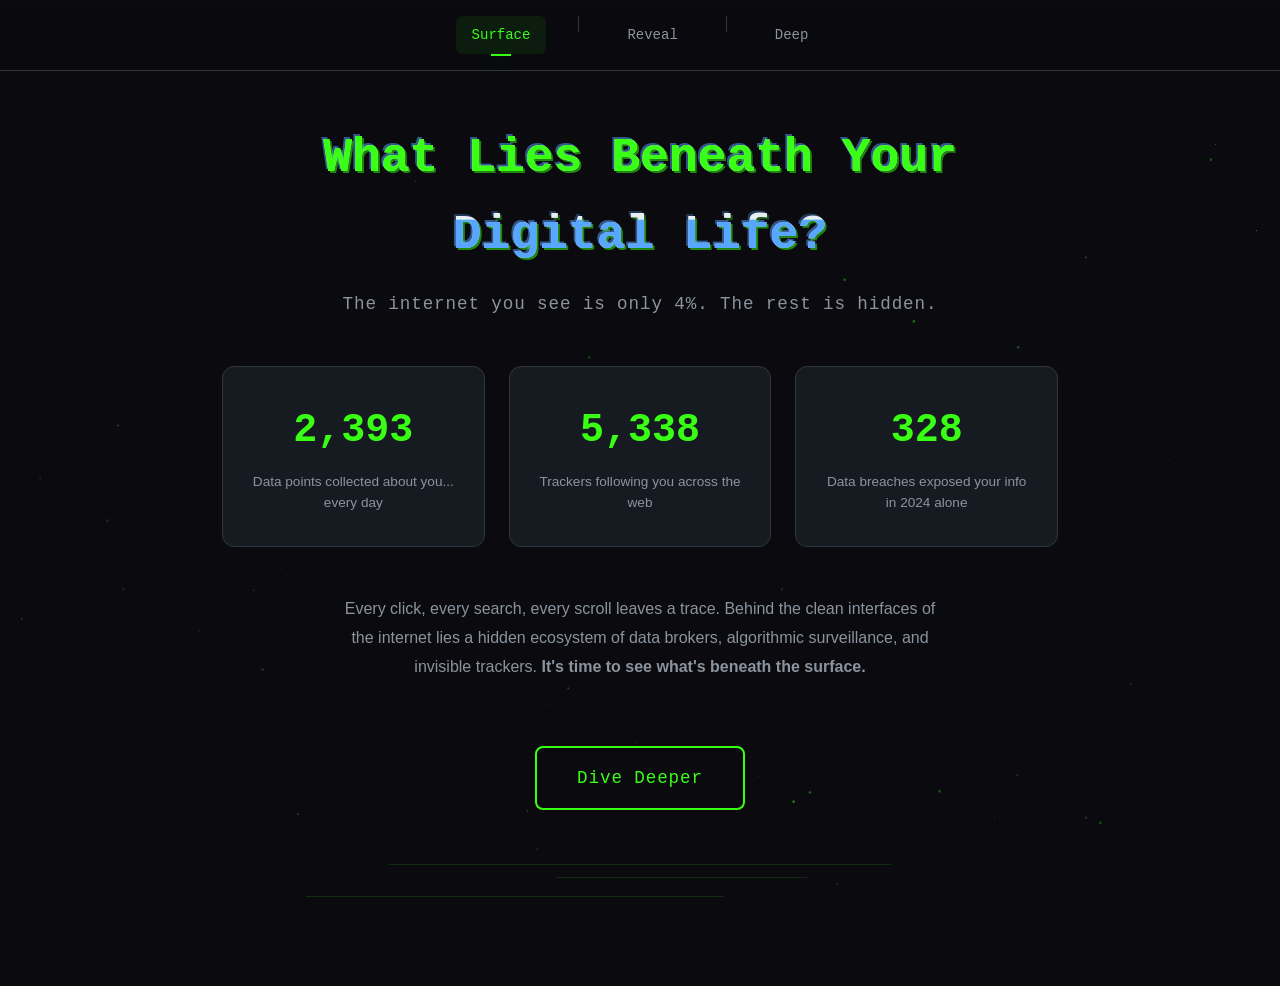
==== index.html @ 6af1c252 "Initial commit: Digital Echoes — BasisHacks 2026 Three-layer project exploring what lies beneath the" ====
<!DOCTYPE html>
<html lang="en">
<head>
  <meta charset="UTF-8">
  <meta name="viewport" content="width=device-width, initial-scale=1.0">
  <title>Digital Echoes — The Surface</title>
  <link rel="stylesheet" href="css/style.css">
</head>
<body>
  <div class="scan-line"></div>
  <canvas id="particleCanvas"></canvas>

  <!-- Navigation -->
  <nav class="nav">
    <a href="index.html" class="active">Surface</a>
    <span class="nav-divider"></span>
    <a href="app.html">Reveal</a>
    <span class="nav-divider"></span>
    <a href="game.html">Deep</a>
  </nav>

  <!-- Hero Section -->
  <main class="surface-container">
    <h1 class="glitch" data-text="What Lies Beneath Your Digital Life?">
      What Lies Beneath Your Digital Life?
    </h1>
    <p class="surface-subtitle">The internet you see is only 4%. The rest is hidden.</p>

    <div class="stat-grid">
      <div class="stat-card animate-in">
        <div class="stat-number" id="counter1">0</div>
        <div class="stat-label">Data points collected about you... every day</div>
      </div>
      <div class="stat-card animate-in delay-1">
        <div class="stat-number" id="counter2">0</div>
        <div class="stat-label">Trackers following you across the web</div>
      </div>
      <div class="stat-card animate-in delay-2">
        <div class="stat-number" id="counter3">0</div>
        <div class="stat-label">Data breaches exposed your info in 2024 alone</div>
      </div>
    </div>

    <p class="surface-description">
      Every click, every search, every scroll leaves a trace. Behind the clean interfaces
      of the internet lies a hidden ecosystem of data brokers, algorithmic surveillance,
      and invisible trackers. <strong>It's time to see what's beneath the surface.</strong>
    </p>

    <a href="app.html" class="cta-button">Dive Deeper</a>

    <div class="crack-container">
      <div class="crack" style="top:10%;left:20%;width:60%;height:1px;"></div>
      <div class="crack" style="top:30%;left:40%;width:30%;height:1px;"></div>
      <div class="crack" style="top:60%;left:10%;width:50%;height:1px;"></div>
    </div>
  </main>

  <script>
    // Animated counter
    function animateCounter(el, target, duration) {
      const start = 0;
      const startTime = performance.now();
      function update(now) {
        const elapsed = now - startTime;
        const progress = Math.min(elapsed / duration, 1);
        const eased = 1 - Math.pow(1 - progress, 3);
        el.textContent = Math.floor(start + (target - start) * eased).toLocaleString();
        if (progress < 1) requestAnimationFrame(update);
      }
      requestAnimationFrame(update);
    }

    const observer = new IntersectionObserver((entries) => {
      entries.forEach(entry => {
        if (entry.isIntersecting) {
          animateCounter(document.getElementById('counter1'), 2500, 2000);
          animateCounter(document.getElementById('counter2'), 6000, 2500);
          animateCounter(document.getElementById('counter3'), 353, 2200);
          observer.disconnect();
        }
      });
    });
    observer.observe(document.querySelector('.stat-grid'));

    // Floating data particles
    const canvas = document.getElementById('particleCanvas');
    const ctx = canvas.getContext('2d');
    canvas.width = window.innerWidth;
    canvas.height = window.innerHeight;
    const particles = Array.from({ length: 60 }, () => ({
      x: Math.random() * canvas.width,
      y: Math.random() * canvas.height,
      size: Math.random() * 2 + 0.5,
      speedY: Math.random() * 0.5 + 0.1,
      speedX: (Math.random() - 0.5) * 0.3,
      opacity: Math.random() * 0.4 + 0.1
    }));

    function drawParticles() {
      ctx.clearRect(0, 0, canvas.width, canvas.height);
      particles.forEach(p => {
        p.y -= p.speedY;
        p.x += p.speedX;
        if (p.y < 0) { p.y = canvas.height; p.x = Math.random() * canvas.width; }
        if (p.x < 0) p.x = canvas.width;
        if (p.x > canvas.width) p.x = 0;
        ctx.fillStyle = `rgba(57, 255, 20, ${p.opacity})`;
        ctx.fillRect(p.x, p.y, p.size, p.size);
        // Occasional data stream
        if (Math.random() < 0.02) {
          ctx.fillStyle = `rgba(88, 166, 255, ${p.opacity * 1.5})`;
          ctx.fillRect(p.x, p.y - 5, 1, 10);
        }
      });
      requestAnimationFrame(drawParticles);
    }
    drawParticles();

    window.addEventListener('resize', () => {
      canvas.width = window.innerWidth;
      canvas.height = window.innerHeight;
    });
  </script>
</body>
</html>
---- css/style.css ----
/* ============================================
   Digital Echoes — Beneath the Surface
   BasisHacks 2026
   Single stylesheet for all three layers
   ============================================ */

/* --- Reset & Base --- */
*, *::before, *::after { box-sizing: border-box; margin: 0; padding: 0; }

:root {
  --bg-deep: #0a0a0f;
  --bg-surface: #0d1117;
  --bg-card: #161b22;
  --border: #30363d;
  --text-primary: #e6edf3;
  --text-secondary: #8b949e;
  --accent-cyan: #39ff14;
  --accent-blue: #58a6ff;
  --accent-red: #ff4757;
  --accent-purple: #bc8cff;
  --glow-cyan: 0 0 20px rgba(57, 255, 20, 0.3);
  --glow-blue: 0 0 20px rgba(88, 166, 255, 0.3);
  --glow-red: 0 0 20px rgba(255, 71, 87, 0.3);
  --font-mono: 'SF Mono', 'Fira Code', 'Consolas', monospace;
  --font-sans: -apple-system, BlinkMacSystemFont, 'Segoe UI', sans-serif;
}

body {
  font-family: var(--font-sans);
  background: var(--bg-deep);
  color: var(--text-primary);
  min-height: 100vh;
  overflow-x: hidden;
  line-height: 1.6;
}

/* --- Navigation --- */
.nav {
  position: fixed; top: 0; left: 0; right: 0; z-index: 1000;
  display: flex; justify-content: center; gap: 2rem; padding: 1rem;
  background: rgba(10,10,15,0.85); backdrop-filter: blur(12px);
  border-bottom: 1px solid var(--border);
}
.nav a {
  color: var(--text-secondary); text-decoration: none;
  font-family: var(--font-mono); font-size: 0.875rem;
  padding: 0.5rem 1rem; border-radius: 6px;
  transition: all 0.3s ease; position: relative;
}
.nav a:hover, .nav a.active {
  color: var(--accent-cyan); background: rgba(57,255,20,0.08);
}
.nav a.active::after {
  content: ''; position: absolute; bottom: -2px; left: 50%; transform: translateX(-50%);
  width: 20px; height: 2px; background: var(--accent-cyan); box-shadow: var(--glow-cyan);
}
.nav-labels { display: flex; gap: 1.5rem; align-items: center; }
.nav-label {
  font-family: var(--font-mono); font-size: 0.7rem; color: var(--text-secondary);
  text-transform: uppercase; letter-spacing: 0.15em;
}
.nav-divider { width: 1px; height: 16px; background: var(--border); }

/* --- Glitch Text Effect --- */
.glitch {
  font-family: var(--font-mono); font-size: 3rem; font-weight: 900;
  color: var(--text-primary); position: relative; display: inline-block;
  text-shadow: 2px 2px 0 rgba(57,255,20,0.3), -2px -2px 0 rgba(88,166,255,0.3);
}
.glitch::before, .glitch::after {
  content: attr(data-text); position: absolute; top: 0; left: 0;
  width: 100%; height: 100%;
}
.glitch::before {
  color: var(--accent-cyan); animation: glitch-1 0.8s infinite linear alternate-reverse;
  clip-path: polygon(0 0, 100% 0, 100% 35%, 0 35%);
}
.glitch::after {
  color: var(--accent-blue); animation: glitch-2 0.6s infinite linear alternate-reverse;
  clip-path: polygon(0 65%, 100% 65%, 100% 100%, 0 100%);
}
@keyframes glitch-1 {
  0% { transform: translate(0); } 20% { transform: translate(-3px, 2px); }
  40% { transform: translate(3px, -1px); } 60% { transform: translate(-1px, 1px); }
  80% { transform: translate(1px, -2px); } 100% { transform: translate(0); }
}
@keyframes glitch-2 {
  0% { transform: translate(0); } 25% { transform: translate(3px, -2px); }
  50% { transform: translate(-3px, 1px); } 75% { transform: translate(2px, -1px); }
  100% { transform: translate(0); }
}

/* --- Surface Page (index.html) --- */
.surface-container {
  max-width: 900px; margin: 0 auto; padding: 120px 2rem 4rem;
  text-align: center;
}
.surface-subtitle {
  font-family: var(--font-mono); color: var(--text-secondary);
  font-size: 1.1rem; margin-top: 1rem; letter-spacing: 0.05em;
}
.surface-description {
  max-width: 600px; margin: 2rem auto; color: var(--text-secondary);
  font-size: 1rem; line-height: 1.8;
}
.stat-grid { display: grid; grid-template-columns: repeat(3, 1fr); gap: 1.5rem; margin: 3rem 0; }
.stat-card {
  background: var(--bg-card); border: 1px solid var(--border);
  border-radius: 12px; padding: 2rem 1.5rem; text-align: center;
  transition: all 0.3s ease; cursor: default;
}
.stat-card:hover { border-color: var(--accent-cyan); box-shadow: var(--glow-cyan); transform: translateY(-2px); }
.stat-number { font-family: var(--font-mono); font-size: 2.5rem; font-weight: 900; color: var(--accent-cyan); }
.stat-label { color: var(--text-secondary); font-size: 0.85rem; margin-top: 0.5rem; }

.cta-button {
  display: inline-block; margin-top: 2rem; padding: 1rem 2.5rem;
  background: transparent; border: 2px solid var(--accent-cyan);
  color: var(--accent-cyan); font-family: var(--font-mono); font-size: 1.1rem;
  border-radius: 8px; cursor: pointer; text-decoration: none;
  transition: all 0.3s ease; letter-spacing: 0.05em;
}
.cta-button:hover { background: rgba(57,255,20,0.1); box-shadow: var(--glow-cyan); transform: scale(1.03); }

/* Crack reveal effect */
.crack-container { position: relative; margin-top: 3rem; padding: 2rem; }
.crack {
  position: absolute; background: var(--accent-cyan); opacity: 0.15;
  animation: crack-glow 2s ease-in-out infinite;
}
@keyframes crack-glow {
  0%, 100% { opacity: 0.1; } 50% { opacity: 0.35; }
}

/* Floating data particles */
#particleCanvas { position: fixed; top: 0; left: 0; width: 100%; height: 100%; z-index: -1; pointer-events: none; }

/* --- Dashboard Page (app.html) --- */
.dashboard-container {
  max-width: 1100px; margin: 0 auto; padding: 100px 2rem 4rem;
}
.dashboard-header { text-align: center; margin-bottom: 3rem; }
.dashboard-title { font-family: var(--font-mono); font-size: 2.2rem; color: var(--accent-cyan); }
.dashboard-subtitle { color: var(--text-secondary); margin-top: 0.5rem; }

/* Layout */
.dashboard-grid { display: grid; grid-template-columns: 1fr 1fr; gap: 1.5rem; }

/* Cards */
.card {
  background: var(--bg-card); border: 1px solid var(--border);
  border-radius: 12px; padding: 1.5rem;
}
.card-full { grid-column: 1 / -1; }
.card-title {
  font-family: var(--font-mono); font-size: 1rem; color: var(--accent-blue);
  margin-bottom: 1rem; text-transform: uppercase; letter-spacing: 0.05em;
}

/* Habit form */
.habit-grid { display: grid; grid-template-columns: 1fr 1fr; gap: 0.75rem; }
.habit-item {
  display: flex; align-items: center; gap: 0.75rem;
  padding: 0.75rem 1rem; background: rgba(22,27,34,0.6);
  border: 1px solid var(--border); border-radius: 8px; cursor: pointer;
  transition: all 0.2s ease;
}
.habit-item:hover { border-color: var(--accent-blue); }
.habit-item input[type="checkbox"] {
  accent-color: var(--accent-cyan); width: 18px; height: 18px; cursor: pointer;
}
.habit-item label { cursor: pointer; font-size: 0.9rem; }

/* Privacy Score */
.score-display { text-align: center; padding: 1.5rem; }
.score-circle {
  width: 140px; height: 140px; border-radius: 50%; margin: 0 auto;
  display: flex; align-items: center; justify-content: center;
  border: 4px solid var(--accent-cyan); box-shadow: var(--glow-cyan);
  font-family: var(--font-mono); font-size: 3rem; font-weight: 900;
  color: var(--accent-cyan); transition: all 0.5s ease;
}
.score-label { margin-top: 0.75rem; color: var(--text-secondary); font-size: 0.85rem; }
.score-meter {
  height: 8px; background: var(--border); border-radius: 4px; margin-top: 1rem; overflow: hidden;
}
.score-meter-fill {
  height: 100%; border-radius: 4px; transition: width 0.5s ease, background 0.5s ease;
}

/* Chart containers */
.chart-container { position: relative; height: 280px; }
.chart-container canvas { width: 100% !important; }

/* Tracker cards */
.tracker-list { display: flex; flex-direction: column; gap: 0.75rem; }
.tracker-item {
  display: flex; justify-content: space-between; align-items: center;
  padding: 0.75rem 1rem; background: rgba(255,71,87,0.05);
  border: 1px solid rgba(255,71,87,0.2); border-radius: 8px;
}
.tracker-name { font-family: var(--font-mono); font-size: 0.85rem; }
.tracker-count { color: var(--accent-red); font-weight: 700; font-size: 0.9rem; }

/* Tips */
.tips-list { list-style: none; display: flex; flex-direction: column; gap: 0.75rem; }
.tips-list li {
  padding: 0.75rem 1rem; background: rgba(57,255,20,0.03);
  border-left: 3px solid var(--accent-cyan); border-radius: 0 8px 8px 0;
  font-size: 0.9rem;
}

/* --- Game Page (game.html) --- */
.game-container { padding-top: 60px; }
#gameCanvas { display: block; margin: 0 auto; }

/* --- Responsive --- */
@media (max-width: 768px) {
  .glitch { font-size: 1.8rem; }
  .stat-grid { grid-template-columns: 1fr; }
  .dashboard-grid { grid-template-columns: 1fr; }
  .nav { gap: 1rem; padding: 0.75rem; }
  .nav a { font-size: 0.75rem; padding: 0.4rem 0.6rem; }
  .score-circle { width: 100px; height: 100px; font-size: 2rem; }
  .habit-grid { grid-template-columns: 1fr; }
}

/* --- Animations --- */
@keyframes fadeInUp {
  from { opacity: 0; transform: translateY(30px); }
  to { opacity: 1; transform: translateY(0); }
}
.animate-in { animation: fadeInUp 0.6s ease forwards; }
.delay-1 { animation-delay: 0.1s; }
.delay-2 { animation-delay: 0.2s; }
.delay-3 { animation-delay: 0.3s; }

/* Scanning line effect for surface page */
.scan-line {
  position: fixed; top: 0; left: 0; width: 100%; height: 2px;
  background: rgba(57,255,20,0.08); z-index: 999; pointer-events: none;
  animation: scan 6s linear infinite;
}
@keyframes scan {
  0% { top: 0; } 100% { top: 100%; }
}
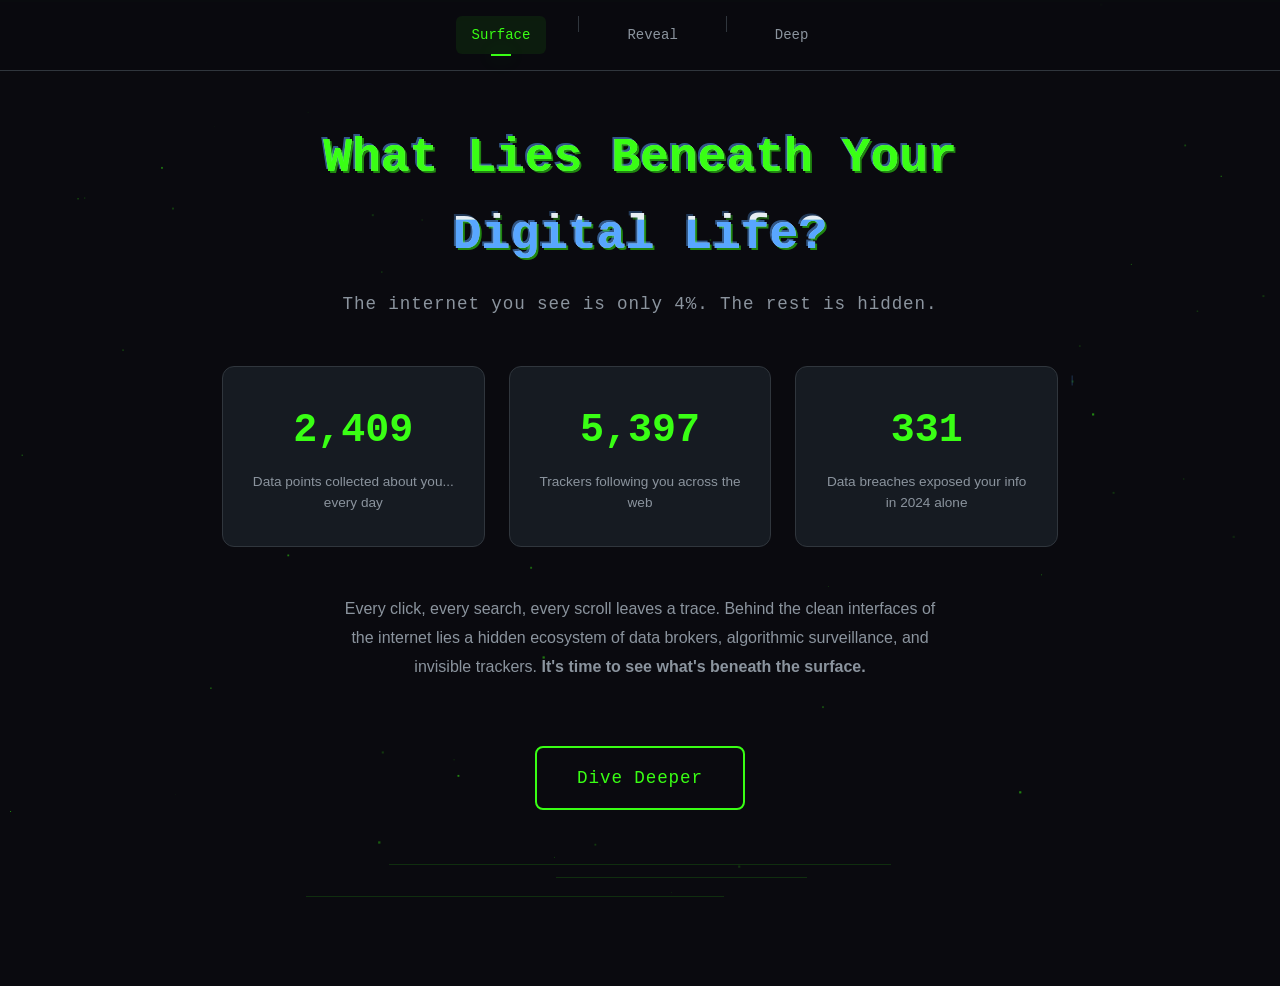
==== commit df7b22dc: "Add inline comments to all major files for readability" ====
--- a/index.html
+++ b/index.html
@@ -7,10 +7,16 @@
   <link rel="stylesheet" href="css/style.css">
 </head>
 <body>
+
+  <!-- Scanning line overlay — glitch aesthetic hinting that something is wrong -->
   <div class="scan-line"></div>
+
+  <!-- Background particle system (data bits floating upward) -->
   <canvas id="particleCanvas"></canvas>
 
-  <!-- Navigation -->
+  <!-- ============================================
+  Navigation — 3 layers: Surface / Reveal / Deep
+  ============================================ -->
   <nav class="nav">
     <a href="index.html" class="active">Surface</a>
     <span class="nav-divider"></span>
@@ -19,13 +25,18 @@
     <a href="game.html">Deep</a>
   </nav>
 
-  <!-- Hero Section -->
+  <!-- ============================================
+  Hero Section — the "surface" that user first sees
+  ============================================ -->
   <main class="surface-container">
+
+    <!-- Glitch effect title uses CSS pseudo-elements (::before / ::after) -->
     <h1 class="glitch" data-text="What Lies Beneath Your Digital Life?">
       What Lies Beneath Your Digital Life?
     </h1>
     <p class="surface-subtitle">The internet you see is only 4%. The rest is hidden.</p>
 
+    <!-- Stat counters — animated on scroll via IntersectionObserver -->
     <div class="stat-grid">
       <div class="stat-card animate-in">
         <div class="stat-number" id="counter1">0</div>
@@ -47,8 +58,10 @@
       and invisible trackers. <strong>It's time to see what's beneath the surface.</strong>
     </p>
 
+    <!-- CTA transitions user from Surface → Reveal (app.html) -->
     <a href="app.html" class="cta-button">Dive Deeper</a>
 
+    <!-- Crack effects — visual "breaking surface" metaphor -->
     <div class="crack-container">
       <div class="crack" style="top:10%;left:20%;width:60%;height:1px;"></div>
       <div class="crack" style="top:30%;left:40%;width:30%;height:1px;"></div>
@@ -57,37 +70,45 @@
   </main>
 
   <script>
-    // Animated counter
+    // ============================================
+    // Animated Counter — eases from 0 to target
+    // Uses easing function: 1 - (1-t)^3 for smooth deceleration
+    // ============================================
     function animateCounter(el, target, duration) {
       const start = 0;
       const startTime = performance.now();
       function update(now) {
         const elapsed = now - startTime;
         const progress = Math.min(elapsed / duration, 1);
-        const eased = 1 - Math.pow(1 - progress, 3);
+        const eased = 1 - Math.pow(1 - progress, 3); // easeOutCubic
         el.textContent = Math.floor(start + (target - start) * eased).toLocaleString();
         if (progress < 1) requestAnimationFrame(update);
       }
       requestAnimationFrame(update);
     }
 
+    // Only animate counters when user scrolls them into view
     const observer = new IntersectionObserver((entries) => {
       entries.forEach(entry => {
         if (entry.isIntersecting) {
           animateCounter(document.getElementById('counter1'), 2500, 2000);
           animateCounter(document.getElementById('counter2'), 6000, 2500);
           animateCounter(document.getElementById('counter3'), 353, 2200);
-          observer.disconnect();
+          observer.disconnect(); // fire once, then stop watching
         }
       });
     });
     observer.observe(document.querySelector('.stat-grid'));
 
-    // Floating data particles
+    // ============================================
+    // Particle System — floating data bits
+    // 60 particles drifting upward with occasional "streams"
+    // ============================================
     const canvas = document.getElementById('particleCanvas');
     const ctx = canvas.getContext('2d');
     canvas.width = window.innerWidth;
     canvas.height = window.innerHeight;
+
     const particles = Array.from({ length: 60 }, () => ({
       x: Math.random() * canvas.width,
       y: Math.random() * canvas.height,
@@ -100,14 +121,17 @@
     function drawParticles() {
       ctx.clearRect(0, 0, canvas.width, canvas.height);
       particles.forEach(p => {
+        // Float upward, wrap around when off-screen
         p.y -= p.speedY;
         p.x += p.speedX;
         if (p.y < 0) { p.y = canvas.height; p.x = Math.random() * canvas.width; }
         if (p.x < 0) p.x = canvas.width;
         if (p.x > canvas.width) p.x = 0;
+
         ctx.fillStyle = `rgba(57, 255, 20, ${p.opacity})`;
         ctx.fillRect(p.x, p.y, p.size, p.size);
-        // Occasional data stream
+
+        // 2% chance each frame: draw a vertical "data stream" streak
         if (Math.random() < 0.02) {
           ctx.fillStyle = `rgba(88, 166, 255, ${p.opacity * 1.5})`;
           ctx.fillRect(p.x, p.y - 5, 1, 10);
@@ -117,6 +141,7 @@
     }
     drawParticles();
 
+    // Handle window resize — rebuild canvas to match new size
     window.addEventListener('resize', () => {
       canvas.width = window.innerWidth;
       canvas.height = window.innerHeight;
--- a/css/style.css
+++ b/css/style.css
@@ -210,6 +210,60 @@
   font-size: 0.9rem;
 }
 
+/* Platform cards */
+.platform-grid { display: grid; grid-template-columns: repeat(auto-fit, minmax(200px, 1fr)); gap: 1rem; }
+.platform-card {
+  background: var(--bg-surface); border: 1px solid var(--border);
+  border-radius: 10px; padding: 1.25rem; transition: all 0.3s ease; cursor: pointer;
+}
+.platform-card:hover { border-color: var(--accent-blue); box-shadow: var(--glow-blue); transform: translateY(-2px); }
+.platform-card-name { font-family: var(--font-mono); font-size: 1.1rem; color: var(--accent-blue); margin-bottom: 0.5rem; }
+.platform-card-revenue { color: var(--text-secondary); font-size: 0.75rem; margin-bottom: 0.75rem; }
+.platform-card-tags { display: flex; flex-wrap: wrap; gap: 0.35rem; }
+.platform-tag {
+  font-size: 0.7rem; padding: 0.2rem 0.5rem; border-radius: 4px;
+  background: rgba(255,71,87,0.12); color: var(--accent-red);
+  white-space: nowrap;
+}
+
+/* Broker table */
+.broker-table { width: 100%; border-collapse: collapse; font-size: 0.85rem; }
+.broker-table th {
+  text-align: left; padding: 0.75rem 1rem; color: var(--accent-blue);
+  font-family: var(--font-mono); text-transform: uppercase; font-size: 0.7rem;
+  letter-spacing: 0.05em; border-bottom: 1px solid var(--border);
+}
+.broker-table td {
+  padding: 0.75rem 1rem; border-bottom: 1px solid rgba(48,54,61,0.5); color: var(--text-primary);
+}
+.broker-table tr:hover td { background: rgba(88,166,255,0.04); }
+.broker-table .opt-yes { color: var(--accent-cyan); }
+.broker-table .opt-no { color: var(--accent-red); }
+.broker-table .profile-count { font-family: var(--font-mono); color: var(--accent-purple); }
+
+/* Privacy checklist */
+.checklist-item {
+  display: flex; align-items: center; gap: 0.75rem;
+  padding: 0.6rem 0.75rem; border-radius: 6px;
+  cursor: pointer; transition: all 0.2s ease; margin-bottom: 2px;
+}
+.checklist-item:hover { background: rgba(88,166,255,0.06); }
+.checklist-item input[type="checkbox"] {
+  accent-color: var(--accent-cyan); width: 16px; height: 16px; cursor: pointer; flex-shrink: 0;
+}
+.checklist-item.checked { opacity: 0.6; }
+.checklist-item.checked .checklist-text { text-decoration: line-through; color: var(--text-secondary); }
+.checklist-text { font-size: 0.85rem; flex: 1; }
+.checklist-badge {
+  font-size: 0.65rem; padding: 0.15rem 0.5rem; border-radius: 3px;
+  font-family: var(--font-mono); flex-shrink: 0;
+}
+.badge-easy { background: rgba(57,255,20,0.15); color: var(--accent-cyan); }
+.badge-medium { background: rgba(227,179,65,0.15); color: #e3b341; }
+.badge-hard { background: rgba(255,71,87,0.15); color: var(--accent-red); }
+.badge-high { background: rgba(57,255,20,0.12); color: var(--accent-cyan); font-size: 0.6rem; }
+.badge-medium-impact { background: rgba(227,179,65,0.12); color: #e3b341; font-size: 0.6rem; }
+
 /* --- Game Page (game.html) --- */
 .game-container { padding-top: 60px; }
 #gameCanvas { display: block; margin: 0 auto; }
